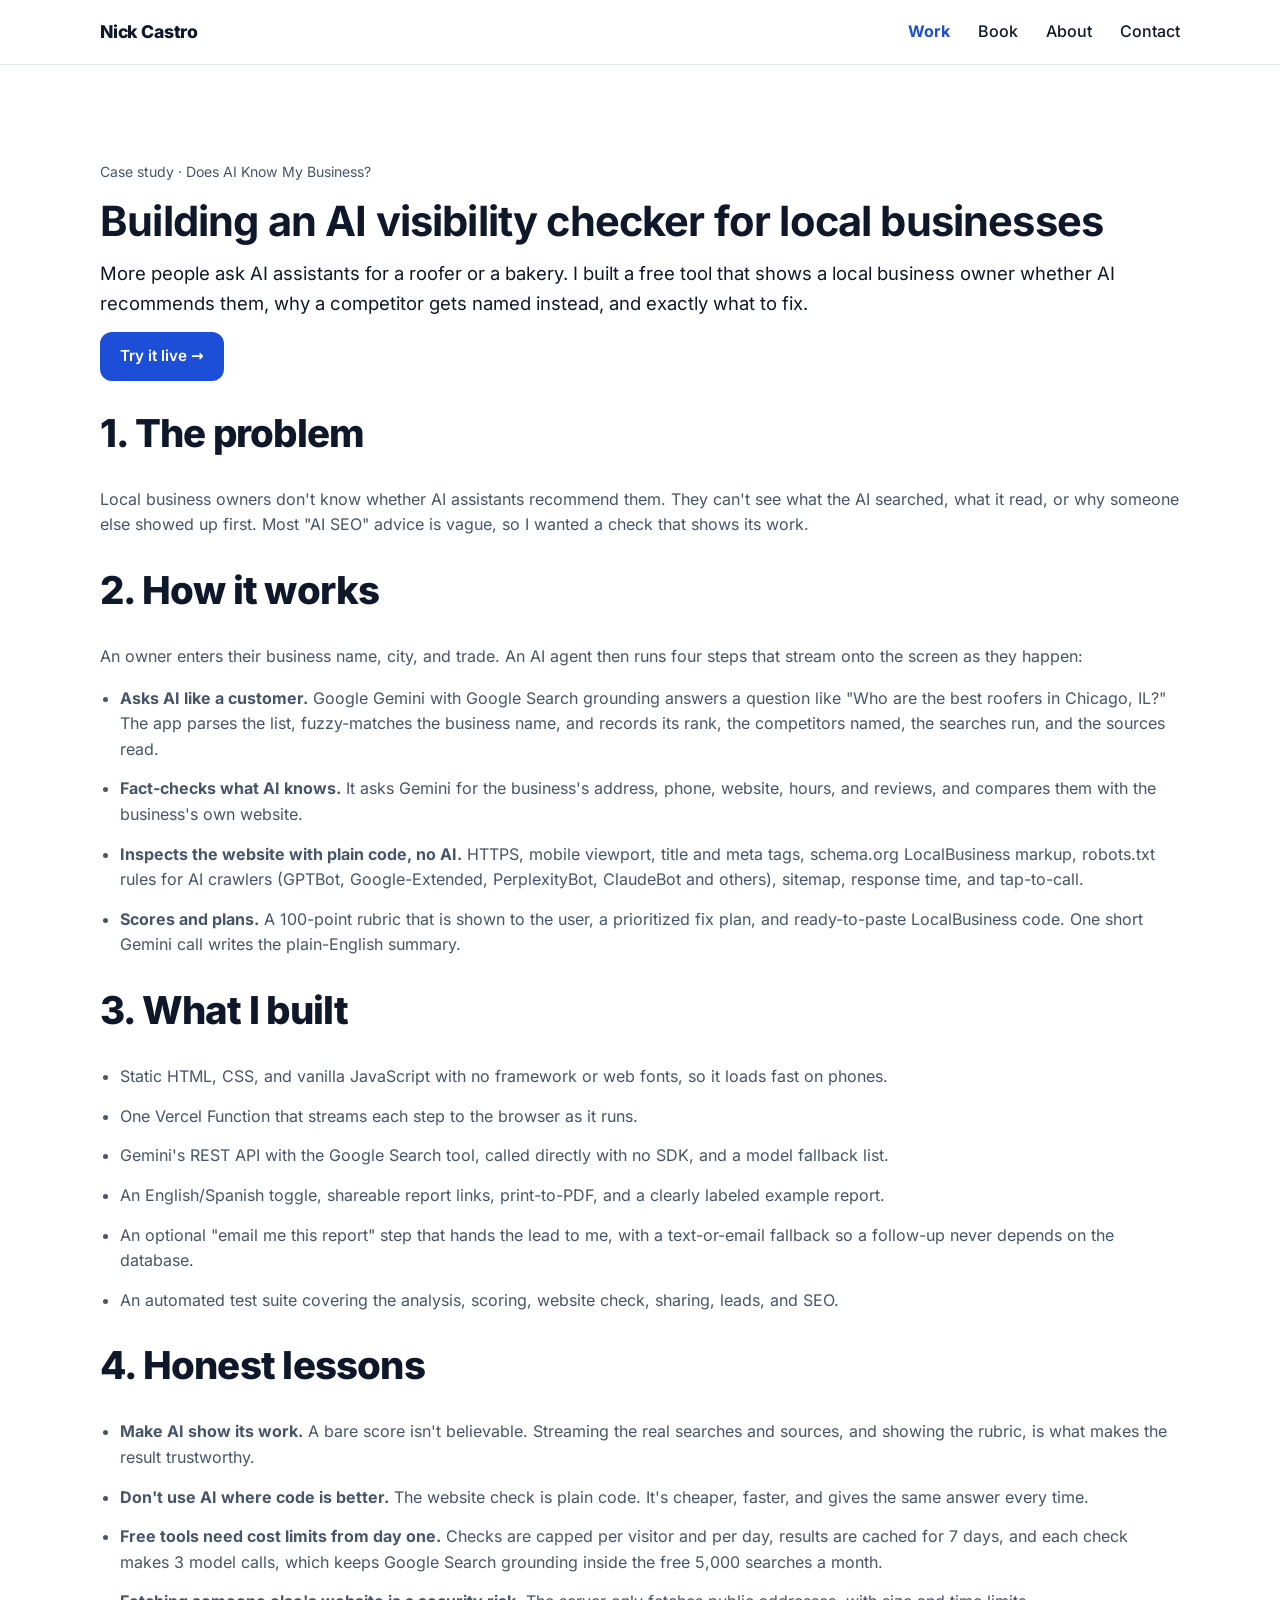
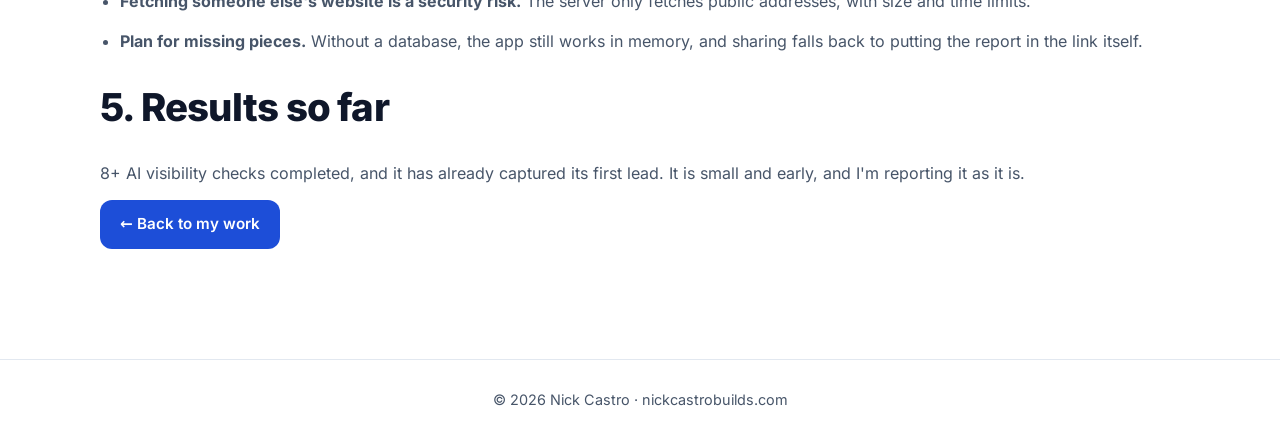
==== ai-visibility-checker/index.html @ fde39951 "Draft: bilingual websites Chicago + AI visibility checker case study (preview only)" ====
<!doctype html>
<html lang="en">
<head>
  <meta charset="utf-8">
  <meta name="referrer" content="strict-origin-when-cross-origin">
  <meta name="viewport" content="width=device-width, initial-scale=1">
  <title>Case study: building an AI visibility checker for local businesses — Nick Castro</title>
  <meta name="description" content="How I built Does AI Know My Business?: a Gemini agent with Google Search grounding, a plain-code website audit, a transparent 100-point score, and English/Spanish reports.">
  <script src="/ga.js"></script>
  <link rel="canonical" href="https://nickcastrobuilds.com/ai-visibility-checker/">
  <meta name="robots" content="index, follow">
  <meta name="author" content="Nick Castro">
  <meta name="theme-color" content="#1d4ed8">
  <meta property="og:type" content="article">
  <meta property="og:site_name" content="Nick Castro">
  <meta property="og:url" content="https://nickcastrobuilds.com/ai-visibility-checker/">
  <meta property="og:title" content="Case study: building an AI visibility checker for local businesses">
  <meta property="og:description" content="How I built Does AI Know My Business?: a Gemini agent with Google Search grounding, a plain-code website audit, a transparent 100-point score, and English/Spanish reports.">
  <meta property="og:image" content="https://nickcastrobuilds.com/images/doesaiknowmybusiness-1000.webp">
  <meta name="twitter:card" content="summary_large_image">
  <link rel="icon" href="/favicon.ico" sizes="48x48">
  <link rel="icon" href="/favicon.svg" type="image/svg+xml">
  <link rel="apple-touch-icon" href="/apple-touch-icon.png">
  <link rel="preload" href="/fonts/inter-latin.woff2" as="font" type="font/woff2" crossorigin>
  <style>@font-face{font-family:'Inter';font-style:normal;font-weight:400 800;font-display:swap;src:url(/fonts/inter-latin.woff2) format('woff2')}
  .cs p,.cs li{color:var(--muted);margin-bottom:14px}.cs h1{font-size:clamp(1.9rem,4.5vw,2.6rem);line-height:1.15;margin-bottom:14px}.cs h2{font-size:1.45rem;margin:30px 0 12px}.cs ul{padding-left:20px;margin-bottom:14px}
  .tbl{overflow-x:auto;margin:6px 0 14px;border:1px solid var(--line);border-radius:var(--radius)}
  .tbl table{border-collapse:collapse;width:100%;font-size:.92rem;min-width:520px}
  .tbl th,.tbl td{text-align:left;padding:9px 12px;border-bottom:1px solid var(--line);vertical-align:top}
  .tbl th{background:#f8fafc;font-weight:700}.tbl tr:last-child td{border-bottom:0}
  .big{font-size:1.15rem;color:inherit !important}.fine{font-size:.88rem}
  @media (max-width:639px){.tbl{border:0;overflow:visible}.tbl table{min-width:0}.tbl thead{display:none}.tbl tr{display:block;border:1px solid var(--line);border-radius:var(--radius);margin-bottom:10px;padding:6px 12px;background:#fff}.tbl td{display:flex;justify-content:space-between;gap:12px;border-bottom:1px solid var(--line);padding:7px 0;text-align:right}.tbl td:first-child{display:block;text-align:left;font-weight:700;color:inherit}.tbl td:first-child::before{content:none}.tbl td::before{content:attr(data-label);font-weight:600;text-align:left;color:var(--muted)}.tbl tr td:last-child{border-bottom:0}}
  </style>
  <link rel="stylesheet" href="/styles.css">
</head>
<body>
  <a class="skip" href="#main">Skip to content</a>
  <header class="nav" id="top">
    <div class="wrap nav-inner">
      <a class="brand" href="/">Nick Castro</a>
      <button class="menu-btn" aria-expanded="false" aria-controls="nav-links" aria-label="Open menu">
        <span></span><span></span><span></span>
      </button>
      <nav id="nav-links" class="nav-links" aria-label="Main">
        <a href="/#work" aria-current="page">Work</a>
        <a href="/book/">Book</a>
        <a href="/#about">About</a>
        <a href="/#contact">Contact</a>
      </nav>
    </div>
  </header>

    <main id="main" class="cs">
    <section class="section"><div class="wrap">

        <p class="fine">Case study · Does AI Know My Business?</p>
        <h1>Building an AI visibility checker for local businesses</h1>
        <p class="big">More people ask AI assistants for a roofer or a bakery. I built a free tool that shows a local business owner whether AI recommends them, why a competitor gets named instead, and exactly what to fix.</p>
        <p><a class="btn btn-small" href="https://doesaiknowmybusiness.com" target="_blank" rel="noopener">Try it live →</a></p>

        <h2>1. The problem</h2>
        <p>Local business owners don't know whether AI assistants recommend them. They can't see what the AI searched, what it read, or why someone else showed up first. Most "AI SEO" advice is vague, so I wanted a check that shows its work.</p>

        <h2>2. How it works</h2>
        <p>An owner enters their business name, city, and trade. An AI agent then runs four steps that stream onto the screen as they happen:</p>
        <ul>
          <li><strong>Asks AI like a customer.</strong> Google Gemini with Google Search grounding answers a question like "Who are the best roofers in Chicago, IL?" The app parses the list, fuzzy-matches the business name, and records its rank, the competitors named, the searches run, and the sources read.</li>
          <li><strong>Fact-checks what AI knows.</strong> It asks Gemini for the business's address, phone, website, hours, and reviews, and compares them with the business's own website.</li>
          <li><strong>Inspects the website with plain code, no AI.</strong> HTTPS, mobile viewport, title and meta tags, schema.org LocalBusiness markup, robots.txt rules for AI crawlers (GPTBot, Google-Extended, PerplexityBot, ClaudeBot and others), sitemap, response time, and tap-to-call.</li>
          <li><strong>Scores and plans.</strong> A 100-point rubric that is shown to the user, a prioritized fix plan, and ready-to-paste LocalBusiness code. One short Gemini call writes the plain-English summary.</li>
        </ul>

        <h2>3. What I built</h2>
        <ul>
          <li>Static HTML, CSS, and vanilla JavaScript with no framework or web fonts, so it loads fast on phones.</li>
          <li>One Vercel Function that streams each step to the browser as it runs.</li>
          <li>Gemini's REST API with the Google Search tool, called directly with no SDK, and a model fallback list.</li>
          <li>An English/Spanish toggle, shareable report links, print-to-PDF, and a clearly labeled example report.</li>
          <li>An optional "email me this report" step that hands the lead to me, with a text-or-email fallback so a follow-up never depends on the database.</li>
          <li>An automated test suite covering the analysis, scoring, website check, sharing, leads, and SEO.</li>
        </ul>

        <h2>4. Honest lessons</h2>
        <ul>
          <li><strong>Make AI show its work.</strong> A bare score isn't believable. Streaming the real searches and sources, and showing the rubric, is what makes the result trustworthy.</li>
          <li><strong>Don't use AI where code is better.</strong> The website check is plain code. It's cheaper, faster, and gives the same answer every time.</li>
          <li><strong>Free tools need cost limits from day one.</strong> Checks are capped per visitor and per day, results are cached for 7 days, and each check makes 3 model calls, which keeps Google Search grounding inside the free 5,000 searches a month.</li>
          <li><strong>Fetching someone else's website is a security risk.</strong> The server only fetches public addresses, with size and time limits.</li>
          <li><strong>Plan for missing pieces.</strong> Without a database, the app still works in memory, and sharing falls back to putting the report in the link itself.</li>
        </ul>

        <h2>5. Results so far</h2>
        <p>8+ AI visibility checks completed, and it has already captured its first lead. It is small and early, and I'm reporting it as it is.</p>

        <p><a class="btn btn-small" href="/#work">← Back to my work</a></p>
      </div>
    </section>
  </main>

  <footer class="footer">
    <div class="wrap">© 2026 Nick Castro · <a href="/">nickcastrobuilds.com</a></div>
  </footer>
  <script src="/main.js"></script>
</body>
</html>
---- styles.css ----
*,*::before,*::after{box-sizing:border-box}
[hidden]{display:none!important}
:root{
  --accent:#1d4ed8; --accent-dark:#1e40af; --ink:#0f172a; --muted:#475569;
  --line:#e2e8f0; --bg:#ffffff; --bg-alt:#f8fafc; --radius:16px;
  --nav-h:64px;
}
html{scroll-behavior:smooth;scroll-padding-top:calc(var(--nav-h) + 8px)}
@media (prefers-reduced-motion:reduce){html{scroll-behavior:auto}*{transition:none!important}}
body{margin:0;font-family:Inter,system-ui,-apple-system,"Segoe UI",Roboto,sans-serif;color:var(--ink);background:var(--bg);line-height:1.6;-webkit-font-smoothing:antialiased}
img{max-width:100%;display:block}
a{color:var(--accent)}
h1,h2,h3{line-height:1.15;letter-spacing:-.02em;margin:0 0 .6em}
p{margin:0 0 1em}
.wrap{width:100%;max-width:1120px;margin:0 auto;padding:0 20px}
.narrow{max-width:720px}
.center{text-align:center;justify-content:center}
.skip{position:absolute;left:-999px;top:8px;background:var(--accent);color:#fff;padding:8px 14px;border-radius:8px;z-index:100}
.skip:focus{left:8px}
:focus-visible{outline:3px solid #93c5fd;outline-offset:2px}

/* Nav */
.nav{position:sticky;top:0;z-index:50;background:rgba(255,255,255,.9);backdrop-filter:saturate(180%) blur(10px);-webkit-backdrop-filter:saturate(180%) blur(10px);border-bottom:1px solid var(--line)}
.nav-inner{height:var(--nav-h);display:flex;align-items:center;justify-content:space-between;position:relative}
.brand{font-weight:800;font-size:1.1rem;color:var(--ink);text-decoration:none;letter-spacing:-.01em}
.menu-btn{width:44px;height:44px;display:inline-flex;flex-direction:column;justify-content:center;align-items:center;gap:5px;background:none;border:0;border-radius:10px;cursor:pointer;margin-right:-8px}
.menu-btn span{width:22px;height:2px;background:var(--ink);border-radius:2px;transition:transform .2s,opacity .2s}
.menu-btn[aria-expanded="true"] span:nth-child(1){transform:translateY(7px) rotate(45deg)}
.menu-btn[aria-expanded="true"] span:nth-child(2){opacity:0}
.menu-btn[aria-expanded="true"] span:nth-child(3){transform:translateY(-7px) rotate(-45deg)}
.nav-links{display:none;position:absolute;top:var(--nav-h);left:0;right:0;background:#fff;border-bottom:1px solid var(--line);flex-direction:column;padding:8px 20px 16px;box-shadow:0 12px 24px -12px rgba(15,23,42,.15)}
.nav-links.open{display:flex}
.nav-links a{color:var(--ink);text-decoration:none;font-weight:500;padding:12px 0;border-bottom:1px solid var(--line)}
.nav-links a:last-child{border-bottom:0}
.nav-links a:hover{color:var(--accent)}
@media (min-width:768px){
  .menu-btn{display:none}
  .nav-links{display:flex;position:static;flex-direction:row;gap:28px;padding:0;border:0;box-shadow:none;background:none}
  .nav-links a{padding:8px 0;border:0}
}

/* Buttons */
.actions{display:flex;flex-wrap:wrap;gap:12px;margin-top:28px}
.btn{display:inline-flex;align-items:center;justify-content:center;min-height:48px;padding:12px 22px;border-radius:12px;font-weight:600;font-size:1rem;text-decoration:none;border:2px solid transparent;transition:background .15s,color .15s,border-color .15s,transform .15s}
.btn-primary{background:var(--accent);color:#fff}
.btn-primary:hover{background:var(--accent-dark)}
.btn-ghost{border-color:var(--line);color:var(--ink);background:#fff}
.btn-ghost:hover{border-color:var(--accent);color:var(--accent)}
.btn-small{min-height:44px;padding:10px 18px;font-size:.95rem;background:var(--accent);color:#fff;margin-top:auto;align-self:flex-start}
.btn-small:hover{background:var(--accent-dark)}
.btn-light{background:#fff;color:var(--accent)}
.btn-light:hover{background:#eff6ff}
.btn-outline-light{border-color:rgba(255,255,255,.6);color:#fff}
.btn-outline-light:hover{border-color:#fff;background:rgba(255,255,255,.08)}

/* Hero */
.hero{padding:64px 0 56px;background:radial-gradient(1200px 400px at 10% -10%,#eff6ff 0,transparent 60%),#fff}
.hero h1{font-size:clamp(2.1rem,6vw,3.6rem);font-weight:800;max-width:16ch}
.lead{font-size:clamp(1.05rem,2.2vw,1.25rem);color:var(--muted);max-width:60ch}
@media (min-width:768px){.hero{padding:112px 0 96px}}
.actions .btn{flex:1 1 auto}
@media (min-width:480px){.actions .btn{flex:0 0 auto}}

/* Sections */
.section{padding:64px 0}
@media (min-width:768px){.section{padding:96px 0}}
.section h2{font-size:clamp(1.7rem,4vw,2.4rem);font-weight:800;margin-bottom:32px}
.section-alt{background:var(--bg-alt);border-top:1px solid var(--line);border-bottom:1px solid var(--line)}
#about p{font-size:1.1rem;color:#334155}

/* Cards */
.grid{display:grid;grid-template-columns:1fr;gap:24px}
@media (min-width:640px){.grid{grid-template-columns:repeat(2,1fr)}}
.card{display:flex;flex-direction:column;background:#fff;border:1px solid var(--line);border-radius:var(--radius);overflow:hidden;box-shadow:0 1px 2px rgba(15,23,42,.04);transition:transform .2s,box-shadow .2s}
.card:hover{transform:translateY(-4px);box-shadow:0 14px 30px -12px rgba(15,23,42,.18)}
.media{aspect-ratio:16/10;background:#e5e7eb;border-bottom:1px solid var(--line);overflow:hidden}
.media img{width:100%;height:100%;object-fit:cover;object-position:top}
.media-book{background:linear-gradient(180deg,#f1f5f9,#e2e8f0);padding:14px 0}
.media-book img{object-fit:contain;object-position:center;filter:drop-shadow(0 8px 14px rgba(15,23,42,.25))}
.card-body{display:flex;flex-direction:column;flex:1;padding:22px}
.tag{align-self:flex-start;font-size:.75rem;font-weight:700;letter-spacing:.06em;text-transform:uppercase;color:var(--accent);background:#eff6ff;padding:4px 10px;border-radius:999px;margin-bottom:12px}
.card h3{font-size:1.25rem;font-weight:700;margin-bottom:10px}
.card p{color:var(--muted);font-size:.97rem;margin-bottom:20px}

/* Contact */
.contact{background:var(--accent);color:#fff}
.contact h2{color:#fff;margin-bottom:16px}
.contact p{color:#dbeafe;font-size:1.15rem}

/* Footer */
.footer{padding:28px 0;color:var(--muted);font-size:.9rem;text-align:center;border-top:1px solid var(--line)}
.card p em{padding-right:.12em}
.hero + .section{padding-top:24px}
@media (min-width:768px){.hero{padding-bottom:72px}.hero + .section{padding-top:40px}}

/* Book page */
.book-hero{padding-bottom:48px}
.book-hero-grid{display:grid;gap:32px;align-items:center}
@media (min-width:768px){
  .book-hero-grid{grid-template-columns:280px 1fr;gap:48px}
  .book-hero{padding-bottom:72px}
}
.book-cover{justify-self:center;width:220px;max-width:100%}
@media (min-width:768px){.book-cover{width:280px;justify-self:start}}
.book-cover img{width:100%;height:auto;aspect-ratio:529/800;border-radius:8px;box-shadow:0 18px 40px -16px rgba(15,23,42,.45)}
.book-hero-copy .tag{margin-bottom:14px}
.book-hero h1{font-size:clamp(1.9rem,5vw,3rem);font-weight:800;max-width:18ch;margin-bottom:.25em}
.book-subtitle{font-weight:600;color:var(--accent);margin:0 0 1em}
.book-meta{color:var(--muted);font-size:.95rem;margin-top:-.25em}
.book-h3{font-size:1.25rem;font-weight:700;margin:28px 0 12px}
.book-list{margin:0 0 1.25em;padding-left:1.2em;color:#334155}
.book-list li{margin-bottom:.45em}
.book-previews{display:grid;grid-template-columns:1fr;gap:24px}
@media (min-width:640px){.book-previews{grid-template-columns:repeat(2,1fr)}}
.book-preview{margin:0;background:#fff;border:1px solid var(--line);border-radius:var(--radius);overflow:hidden;box-shadow:0 1px 2px rgba(15,23,42,.04)}
.book-preview img{width:100%;height:auto;aspect-ratio:720/463;object-fit:cover}
.book-preview figcaption{padding:12px 16px;font-size:.9rem;color:var(--muted);border-top:1px solid var(--line)}
.book-buy-actions{display:flex;flex-direction:column;gap:12px;margin:28px 0 24px}
@media (min-width:560px){.book-buy-actions{flex-direction:row;flex-wrap:wrap}}
.book-buy-btn{width:100%;text-align:center}
@media (min-width:560px){.book-buy-btn{width:auto;flex:1 1 auto}}
.book-soon{font-weight:500;opacity:.75;font-size:.9em}
.book-buy-notes{color:#334155;font-size:1rem}
.book-buy-notes p{margin-bottom:.9em}
.book-amazon{margin-top:1.25em}
.book-isbns{font-size:.9rem;color:var(--muted)}
.nav-links a[aria-current="page"]{color:var(--accent);font-weight:700}
.footer a{color:var(--muted);text-decoration:none}
.footer a:hover{color:var(--accent)}
.eyebrow{display:inline-block;font-size:.85rem;font-weight:700;color:var(--accent);background:#eff6ff;padding:6px 12px;border-radius:999px;margin:0 0 16px}
.result{font-size:.95rem;color:var(--ink);background:#f0fdf4;border-left:3px solid #16a34a;padding:8px 12px;border-radius:6px;margin:0 0 12px}
.skills{padding-top:8px;padding-bottom:8px}.skills h2{font-size:1.25rem;margin-bottom:14px}
.skill-list{list-style:none;padding:0;margin:0;display:flex;flex-wrap:wrap;gap:8px}
.skill-list li{font-size:.92rem;font-weight:600;color:var(--ink);background:#f1f5f9;border:1px solid var(--line);padding:6px 12px;border-radius:999px}
.how{margin:0 0 16px;border:1px solid var(--line);border-radius:10px;padding:0 14px;background:#f8fafc}
.how summary{cursor:pointer;font-weight:700;color:var(--accent);padding:12px 0;min-height:44px;box-sizing:border-box}
.how[open]{padding-bottom:6px}.how p{font-size:.93rem;margin:0 0 10px;color:var(--muted)}.how p strong{color:var(--ink)}
.card-body p{max-width:65ch}

/* Language toggle */
.lang-toggle{margin-left:auto;margin-right:12px;font-weight:600;font-size:.9rem;color:var(--muted,#475569);text-decoration:none;padding:10px 4px;min-height:44px;display:inline-flex;align-items:center}
.lang-toggle span[aria-current]{color:var(--accent)}
.lang-toggle:hover{color:var(--accent)}
@media (min-width:768px){.lang-toggle{order:3;margin-left:24px;margin-right:0}.nav-links{margin-left:auto}}
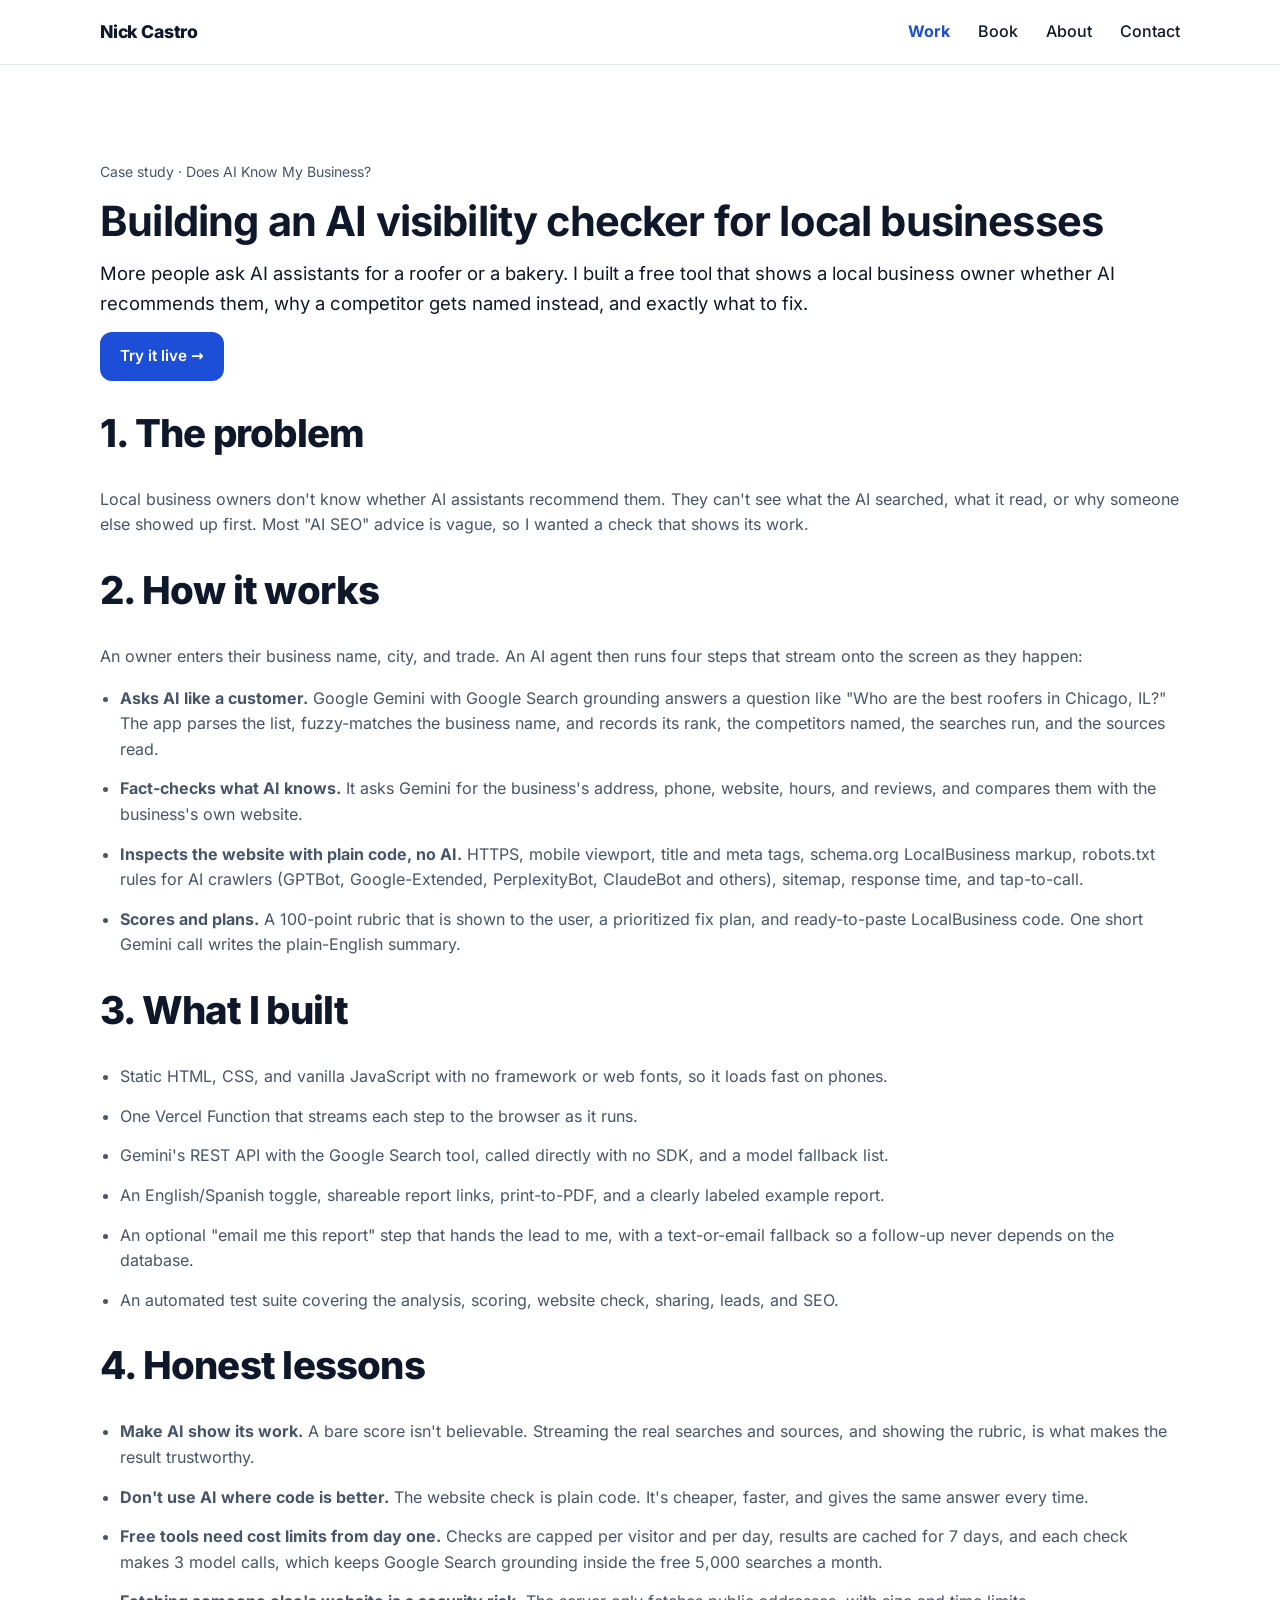
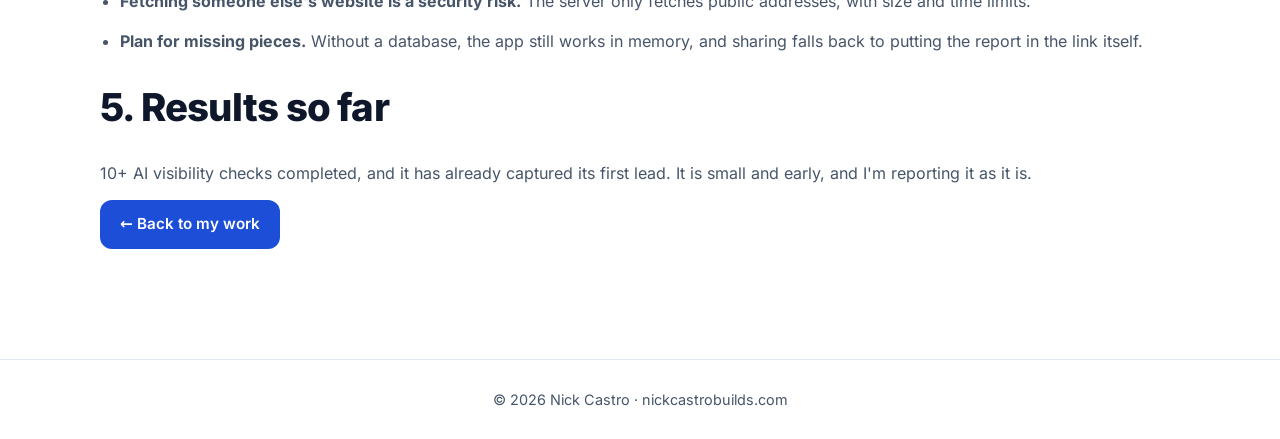
==== commit fd6e89bf: "Monthly totals refresh: 10+ checks, 19+ lessons, 800+ ideas, 3,500+ Google appearances" ====
--- a/ai-visibility-checker/index.html
+++ b/ai-visibility-checker/index.html
@@ -90,7 +90,7 @@
         </ul>
 
         <h2>5. Results so far</h2>
-        <p>8+ AI visibility checks completed, and it has already captured its first lead. It is small and early, and I'm reporting it as it is.</p>
+        <p>10+ AI visibility checks completed, and it has already captured its first lead. It is small and early, and I'm reporting it as it is.</p>
 
         <p><a class="btn btn-small" href="/#work">← Back to my work</a></p>
       </div>
